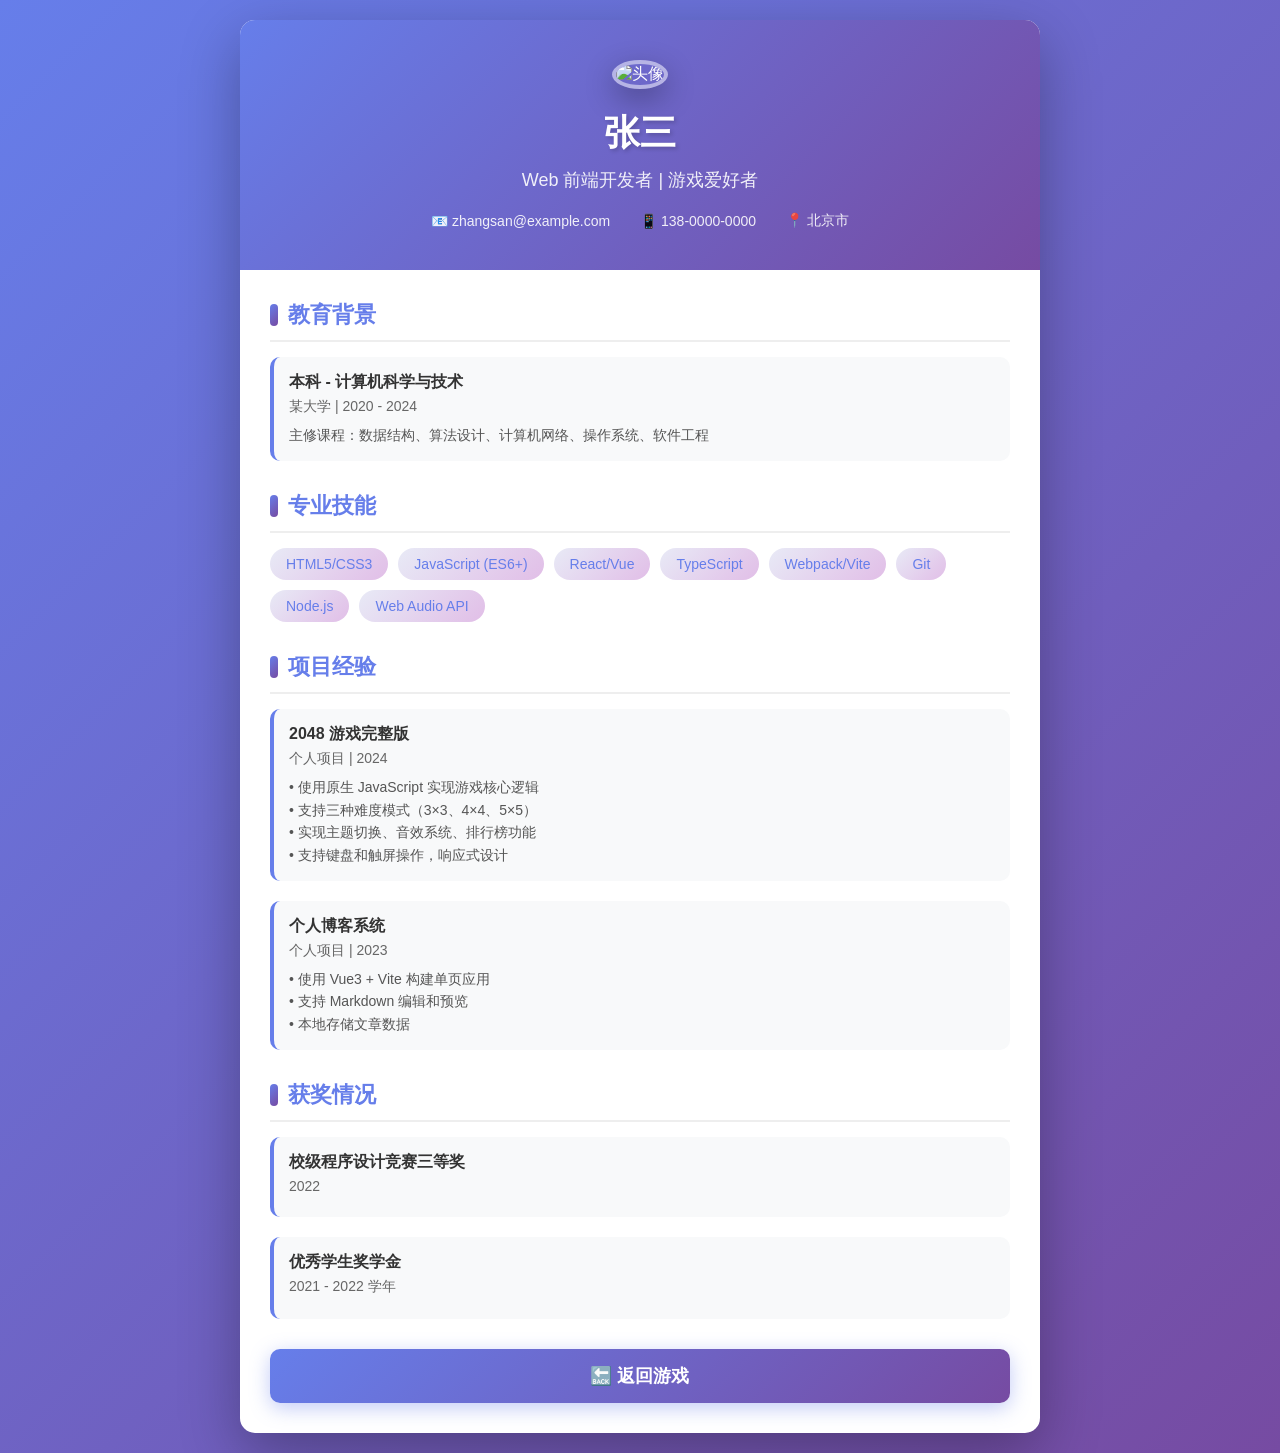
==== resume.html @ 2757b896 "创建个人简历页面" ====
<!DOCTYPE html>
<html lang="zh-CN">
<head>
    <meta charset="UTF-8">
    <meta name="viewport" content="width=device-width, initial-scale=1.0, maximum-scale=1.0, user-scalable=no">
    <title>个人简历 - 2048 游戏开发者</title>
    <style>
        * {
            margin: 0;
            padding: 0;
            box-sizing: border-box;
        }

        body {
            font-family: 'Segoe UI', Tahoma, Geneva, Verdana, sans-serif;
            min-height: 100vh;
            background: linear-gradient(135deg, #667eea 0%, #764ba2 100%);
            padding: 20px;
            animation: fadeIn 0.5s ease;
        }

        @keyframes fadeIn {
            from { opacity: 0; transform: translateY(20px); }
            to { opacity: 1; transform: translateY(0); }
        }

        .resume-container {
            max-width: 800px;
            margin: 0 auto;
            background: #fff;
            border-radius: 15px;
            box-shadow: 0 20px 60px rgba(0, 0, 0, 0.3);
            overflow: hidden;
        }

        .resume-header {
            background: linear-gradient(135deg, #667eea 0%, #764ba2 100%);
            padding: 40px 30px;
            text-align: center;
            color: white;
        }

        .avatar {
            width: 150px;
            height: 150px;
            border-radius: 50%;
            border: 4px solid rgba(255, 255, 255, 0.5);
            margin-bottom: 20px;
            box-shadow: 0 10px 30px rgba(0, 0, 0, 0.3);
        }

        .name {
            font-size: 36px;
            font-weight: bold;
            margin-bottom: 10px;
            text-shadow: 2px 2px 4px rgba(0, 0, 0, 0.2);
        }

        .title {
            font-size: 18px;
            opacity: 0.9;
            margin-bottom: 20px;
        }

        .contact-info {
            display: flex;
            justify-content: center;
            gap: 30px;
            flex-wrap: wrap;
        }

        .contact-item {
            display: flex;
            align-items: center;
            gap: 8px;
            font-size: 14px;
            opacity: 0.9;
        }

        .resume-content {
            padding: 30px;
        }

        .section {
            margin-bottom: 30px;
        }

        .section-title {
            font-size: 22px;
            font-weight: bold;
            color: #667eea;
            margin-bottom: 15px;
            padding-bottom: 10px;
            border-bottom: 2px solid #eee;
            display: flex;
            align-items: center;
            gap: 10px;
        }

        .section-title::before {
            content: '';
            width: 8px;
            height: 22px;
            background: linear-gradient(135deg, #667eea, #764ba2);
            border-radius: 4px;
        }

        .education-item, .project-item {
            margin-bottom: 20px;
            padding: 15px;
            background: #f8f9fa;
            border-radius: 10px;
            border-left: 4px solid #667eea;
        }

        .education-item:last-child, .project-item:last-child {
            margin-bottom: 0;
        }

        .item-title {
            font-size: 16px;
            font-weight: bold;
            color: #333;
            margin-bottom: 5px;
        }

        .item-subtitle {
            font-size: 14px;
            color: #666;
            margin-bottom: 8px;
        }

        .item-description {
            font-size: 14px;
            color: #555;
            line-height: 1.6;
        }

        .skills-container {
            display: flex;
            flex-wrap: wrap;
            gap: 10px;
        }

        .skill-tag {
            padding: 8px 16px;
            background: linear-gradient(135deg, #e8eaf6, #e1bee7);
            border-radius: 20px;
            font-size: 14px;
            color: #667eea;
            font-weight: 500;
        }

        .back-btn {
            display: block;
            width: 100%;
            padding: 15px;
            background: linear-gradient(135deg, #667eea 0%, #764ba2 100%);
            color: white;
            border: none;
            border-radius: 10px;
            font-size: 18px;
            font-weight: bold;
            cursor: pointer;
            transition: all 0.3s ease;
            margin-top: 30px;
            box-shadow: 0 5px 20px rgba(102, 126, 234, 0.4);
        }

        .back-btn:hover {
            transform: translateY(-3px);
            box-shadow: 0 8px 25px rgba(102, 126, 234, 0.5);
        }

        .back-btn:active {
            transform: translateY(0);
        }

        @media (max-width: 600px) {
            .resume-header {
                padding: 30px 20px;
            }

            .avatar {
                width: 120px;
                height: 120px;
            }

            .name {
                font-size: 28px;
            }

            .contact-info {
                gap: 15px;
            }

            .resume-content {
                padding: 20px;
            }

            .section-title {
                font-size: 18px;
            }
        }
    </style>
</head>
<body>
    <div class="resume-container">
        <div class="resume-header">
            <img src="https://api.dicebear.com/7.x/avataaars/svg?seed=Felix" alt="头像" class="avatar">
            <h1 class="name">张三</h1>
            <p class="title">Web 前端开发者 | 游戏爱好者</p>
            <div class="contact-info">
                <div class="contact-item">📧 zhangsan@example.com</div>
                <div class="contact-item">📱 138-0000-0000</div>
                <div class="contact-item">📍 北京市</div>
            </div>
        </div>

        <div class="resume-content">
            <div class="section">
                <h2 class="section-title">教育背景</h2>
                <div class="education-item">
                    <div class="item-title">本科 - 计算机科学与技术</div>
                    <div class="item-subtitle">某大学 | 2020 - 2024</div>
                    <div class="item-description">主修课程：数据结构、算法设计、计算机网络、操作系统、软件工程</div>
                </div>
            </div>

            <div class="section">
                <h2 class="section-title">专业技能</h2>
                <div class="skills-container">
                    <span class="skill-tag">HTML5/CSS3</span>
                    <span class="skill-tag">JavaScript (ES6+)</span>
                    <span class="skill-tag">React/Vue</span>
                    <span class="skill-tag">TypeScript</span>
                    <span class="skill-tag">Webpack/Vite</span>
                    <span class="skill-tag">Git</span>
                    <span class="skill-tag">Node.js</span>
                    <span class="skill-tag">Web Audio API</span>
                </div>
            </div>

            <div class="section">
                <h2 class="section-title">项目经验</h2>
                <div class="project-item">
                    <div class="item-title">2048 游戏完整版</div>
                    <div class="item-subtitle">个人项目 | 2024</div>
                    <div class="item-description">
                        • 使用原生 JavaScript 实现游戏核心逻辑<br>
                        • 支持三种难度模式（3×3、4×4、5×5）<br>
                        • 实现主题切换、音效系统、排行榜功能<br>
                        • 支持键盘和触屏操作，响应式设计
                    </div>
                </div>
                <div class="project-item">
                    <div class="item-title">个人博客系统</div>
                    <div class="item-subtitle">个人项目 | 2023</div>
                    <div class="item-description">
                        • 使用 Vue3 + Vite 构建单页应用<br>
                        • 支持 Markdown 编辑和预览<br>
                        • 本地存储文章数据
                    </div>
                </div>
            </div>

            <div class="section">
                <h2 class="section-title">获奖情况</h2>
                <div class="education-item">
                    <div class="item-title">校级程序设计竞赛三等奖</div>
                    <div class="item-subtitle">2022</div>
                </div>
                <div class="education-item">
                    <div class="item-title">优秀学生奖学金</div>
                    <div class="item-subtitle">2021 - 2022 学年</div>
                </div>
            </div>

            <button class="back-btn" onclick="goBack()">🔙 返回游戏</button>
        </div>
    </div>

    <script>
        function goBack() {
            window.history.back();
        }
    </script>
</body>
</html>
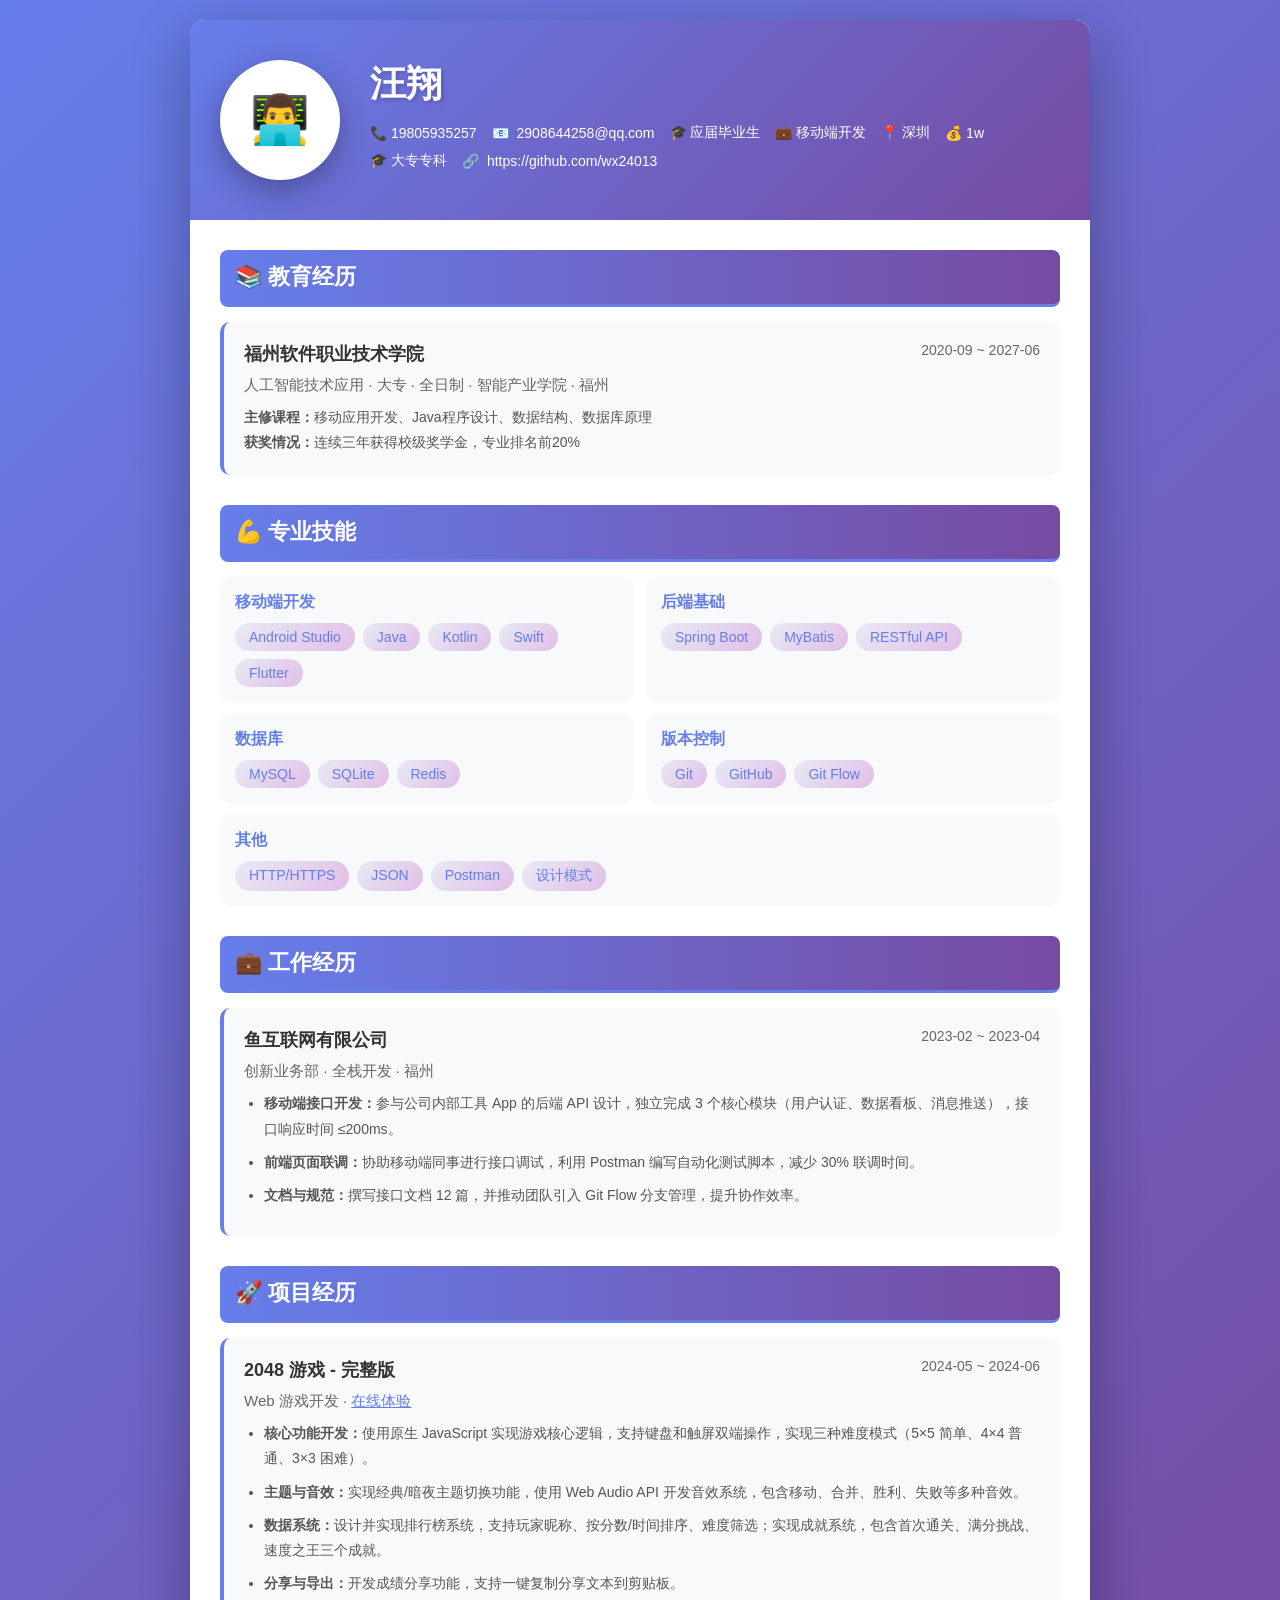
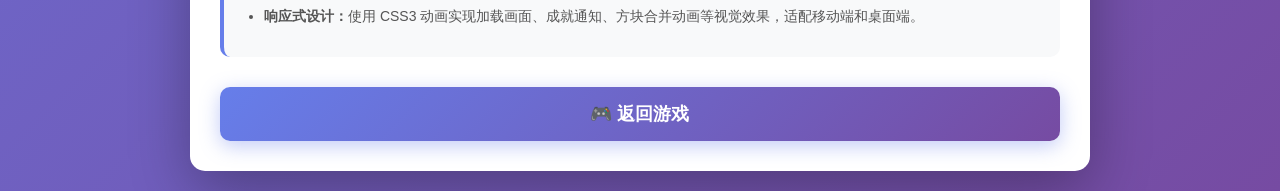
==== commit 8b14d775: "更新简历页面：使用用户提供的简历内容" ====
--- a/resume.html
+++ b/resume.html
@@ -3,7 +3,7 @@
 <head>
     <meta charset="UTF-8">
     <meta name="viewport" content="width=device-width, initial-scale=1.0, maximum-scale=1.0, user-scalable=no">
-    <title>个人简历 - 2048 游戏开发者</title>
+    <title>个人简历 - 汪翔</title>
     <style>
         * {
             margin: 0;
@@ -25,7 +25,7 @@
         }
 
         .resume-container {
-            max-width: 800px;
+            max-width: 900px;
             margin: 0 auto;
             background: #fff;
             border-radius: 15px;
@@ -36,37 +36,41 @@
         .resume-header {
             background: linear-gradient(135deg, #667eea 0%, #764ba2 100%);
             padding: 40px 30px;
-            text-align: center;
-            color: white;
+            display: flex;
+            align-items: center;
+            gap: 30px;
         }
 
         .avatar {
-            width: 150px;
-            height: 150px;
+            width: 120px;
+            height: 120px;
             border-radius: 50%;
             border: 4px solid rgba(255, 255, 255, 0.5);
-            margin-bottom: 20px;
             box-shadow: 0 10px 30px rgba(0, 0, 0, 0.3);
+            background: #fff;
+            display: flex;
+            align-items: center;
+            justify-content: center;
+            font-size: 48px;
+        }
+
+        .header-info {
+            flex: 1;
+            color: white;
         }
 
         .name {
             font-size: 36px;
             font-weight: bold;
+            margin-bottom: 15px;
+            text-shadow: 2px 2px 4px rgba(0, 0, 0, 0.2);
+        }
+
+        .contact-info {
+            display: flex;
+            flex-wrap: wrap;
+            gap: 15px;
             margin-bottom: 10px;
-            text-shadow: 2px 2px 4px rgba(0, 0, 0, 0.2);
-        }
-
-        .title {
-            font-size: 18px;
-            opacity: 0.9;
-            margin-bottom: 20px;
-        }
-
-        .contact-info {
-            display: flex;
-            justify-content: center;
-            gap: 30px;
-            flex-wrap: wrap;
         }
 
         .contact-item {
@@ -74,7 +78,15 @@
             align-items: center;
             gap: 8px;
             font-size: 14px;
-            opacity: 0.9;
+        }
+
+        .contact-item a {
+            color: white;
+            text-decoration: none;
+        }
+
+        .contact-item a:hover {
+            text-decoration: underline;
         }
 
         .resume-content {
@@ -91,59 +103,93 @@
             color: #667eea;
             margin-bottom: 15px;
             padding-bottom: 10px;
-            border-bottom: 2px solid #eee;
+            border-bottom: 3px solid #667eea;
             display: flex;
             align-items: center;
             gap: 10px;
-        }
-
-        .section-title::before {
-            content: '';
-            width: 8px;
-            height: 22px;
-            background: linear-gradient(135deg, #667eea, #764ba2);
-            border-radius: 4px;
-        }
-
-        .education-item, .project-item {
+            background: linear-gradient(90deg, #667eea 0%, #764ba2 100%);
+            color: white;
+            padding: 12px 15px;
+            border-radius: 8px;
+        }
+
+        .education-item, .work-item, .project-item {
             margin-bottom: 20px;
+            padding: 20px;
+            background: #f8f9fa;
+            border-radius: 10px;
+            border-left: 4px solid #667eea;
+        }
+
+        .item-header {
+            display: flex;
+            justify-content: space-between;
+            align-items: flex-start;
+            margin-bottom: 10px;
+            flex-wrap: wrap;
+            gap: 10px;
+        }
+
+        .item-title {
+            font-size: 18px;
+            font-weight: bold;
+            color: #333;
+        }
+
+        .item-date {
+            font-size: 14px;
+            color: #666;
+        }
+
+        .item-subtitle {
+            font-size: 15px;
+            color: #666;
+            margin-bottom: 10px;
+        }
+
+        .item-description {
+            font-size: 14px;
+            color: #555;
+            line-height: 1.8;
+        }
+
+        .item-description ul {
+            margin-top: 10px;
+            margin-left: 20px;
+        }
+
+        .item-description li {
+            margin-bottom: 8px;
+        }
+
+        .skills-container {
+            display: flex;
+            flex-wrap: wrap;
+            gap: 12px;
+        }
+
+        .skill-category {
+            flex: 1 1 300px;
             padding: 15px;
             background: #f8f9fa;
             border-radius: 10px;
-            border-left: 4px solid #667eea;
-        }
-
-        .education-item:last-child, .project-item:last-child {
-            margin-bottom: 0;
-        }
-
-        .item-title {
+        }
+
+        .skill-category-title {
             font-size: 16px;
             font-weight: bold;
-            color: #333;
-            margin-bottom: 5px;
-        }
-
-        .item-subtitle {
-            font-size: 14px;
-            color: #666;
-            margin-bottom: 8px;
-        }
-
-        .item-description {
-            font-size: 14px;
-            color: #555;
-            line-height: 1.6;
-        }
-
-        .skills-container {
+            color: #667eea;
+            margin-bottom: 10px;
+        }
+
+        .skill-tags {
             display: flex;
             flex-wrap: wrap;
-            gap: 10px;
+            gap: 8px;
         }
 
         .skill-tag {
-            padding: 8px 16px;
+            padding: 6px 14px;
             background: linear-gradient(135deg, #e8eaf6, #e1bee7);
             border-radius: 20px;
             font-size: 14px;
@@ -168,7 +214,7 @@
         }
 
         .back-btn:hover {
-            transform: translateY(-3px);
+            transform: translateY(-2px);
             box-shadow: 0 8px 25px rgba(102, 126, 234, 0.5);
         }
 
@@ -178,12 +224,8 @@
 
         @media (max-width: 600px) {
             .resume-header {
-                padding: 30px 20px;
-            }
-
-            .avatar {
-                width: 120px;
-                height: 120px;
+                flex-direction: column;
+                text-align: center;
             }
 
             .name {
@@ -191,15 +233,15 @@
             }
 
             .contact-info {
-                gap: 15px;
+                justify-content: center;
             }
 
             .resume-content {
                 padding: 20px;
             }
 
-            .section-title {
-                font-size: 18px;
+            .item-header {
+                flex-direction: column;
             }
         }
     </style>
@@ -207,76 +249,128 @@
 <body>
     <div class="resume-container">
         <div class="resume-header">
-            <img src="https://api.dicebear.com/7.x/avataaars/svg?seed=Felix" alt="头像" class="avatar">
-            <h1 class="name">张三</h1>
-            <p class="title">Web 前端开发者 | 游戏爱好者</p>
-            <div class="contact-info">
-                <div class="contact-item">📧 zhangsan@example.com</div>
-                <div class="contact-item">📱 138-0000-0000</div>
-                <div class="contact-item">📍 北京市</div>
+            <div class="avatar">👨‍💻</div>
+            <div class="header-info">
+                <h1 class="name">汪翔</h1>
+                <div class="contact-info">
+                    <div class="contact-item">📞 19805935257</div>
+                    <div class="contact-item">📧 <a href="mailto:2908644258@qq.com">2908644258@qq.com</a></div>
+                    <div class="contact-item">🎓 应届毕业生</div>
+                    <div class="contact-item">💼 移动端开发</div>
+                    <div class="contact-item">📍 深圳</div>
+                    <div class="contact-item">💰 1w</div>
+                </div>
+                <div class="contact-info">
+                    <div class="contact-item">🎓 大专专科</div>
+                    <div class="contact-item">🔗 <a href="https://github.com/wx24013" target="_blank">https://github.com/wx24013</a></div>
+                </div>
             </div>
         </div>
 
         <div class="resume-content">
             <div class="section">
-                <h2 class="section-title">教育背景</h2>
+                <h2 class="section-title">📚 教育经历</h2>
                 <div class="education-item">
-                    <div class="item-title">本科 - 计算机科学与技术</div>
-                    <div class="item-subtitle">某大学 | 2020 - 2024</div>
-                    <div class="item-description">主修课程：数据结构、算法设计、计算机网络、操作系统、软件工程</div>
+                    <div class="item-header">
+                        <div class="item-title">福州软件职业技术学院</div>
+                        <div class="item-date">2020-09 ~ 2027-06</div>
+                    </div>
+                    <div class="item-subtitle">人工智能技术应用 · 大专 · 全日制 · 智能产业学院 · 福州</div>
+                    <div class="item-description">
+                        <strong>主修课程：</strong>移动应用开发、Java程序设计、数据结构、数据库原理<br>
+                        <strong>获奖情况：</strong>连续三年获得校级奖学金，专业排名前20%
+                    </div>
                 </div>
             </div>
 
             <div class="section">
-                <h2 class="section-title">专业技能</h2>
+                <h2 class="section-title">💪 专业技能</h2>
                 <div class="skills-container">
-                    <span class="skill-tag">HTML5/CSS3</span>
-                    <span class="skill-tag">JavaScript (ES6+)</span>
-                    <span class="skill-tag">React/Vue</span>
-                    <span class="skill-tag">TypeScript</span>
-                    <span class="skill-tag">Webpack/Vite</span>
-                    <span class="skill-tag">Git</span>
-                    <span class="skill-tag">Node.js</span>
-                    <span class="skill-tag">Web Audio API</span>
+                    <div class="skill-category">
+                        <div class="skill-category-title">移动端开发</div>
+                        <div class="skill-tags">
+                            <span class="skill-tag">Android Studio</span>
+                            <span class="skill-tag">Java</span>
+                            <span class="skill-tag">Kotlin</span>
+                            <span class="skill-tag">Swift</span>
+                            <span class="skill-tag">Flutter</span>
+                        </div>
+                    </div>
+                    <div class="skill-category">
+                        <div class="skill-category-title">后端基础</div>
+                        <div class="skill-tags">
+                            <span class="skill-tag">Spring Boot</span>
+                            <span class="skill-tag">MyBatis</span>
+                            <span class="skill-tag">RESTful API</span>
+                        </div>
+                    </div>
+                    <div class="skill-category">
+                        <div class="skill-category-title">数据库</div>
+                        <div class="skill-tags">
+                            <span class="skill-tag">MySQL</span>
+                            <span class="skill-tag">SQLite</span>
+                            <span class="skill-tag">Redis</span>
+                        </div>
+                    </div>
+                    <div class="skill-category">
+                        <div class="skill-category-title">版本控制</div>
+                        <div class="skill-tags">
+                            <span class="skill-tag">Git</span>
+                            <span class="skill-tag">GitHub</span>
+                            <span class="skill-tag">Git Flow</span>
+                        </div>
+                    </div>
+                    <div class="skill-category">
+                        <div class="skill-category-title">其他</div>
+                        <div class="skill-tags">
+                            <span class="skill-tag">HTTP/HTTPS</span>
+                            <span class="skill-tag">JSON</span>
+                            <span class="skill-tag">Postman</span>
+                            <span class="skill-tag">设计模式</span>
+                        </div>
+                    </div>
                 </div>
             </div>
 
             <div class="section">
-                <h2 class="section-title">项目经验</h2>
+                <h2 class="section-title">💼 工作经历</h2>
+                <div class="work-item">
+                    <div class="item-header">
+                        <div class="item-title">鱼互联网有限公司</div>
+                        <div class="item-date">2023-02 ~ 2023-04</div>
+                    </div>
+                    <div class="item-subtitle">创新业务部 · 全栈开发 · 福州</div>
+                    <div class="item-description">
+                        <ul>
+                            <li><strong>移动端接口开发：</strong>参与公司内部工具 App 的后端 API 设计，独立完成 3 个核心模块（用户认证、数据看板、消息推送），接口响应时间 ≤200ms。</li>
+                            <li><strong>前端页面联调：</strong>协助移动端同事进行接口调试，利用 Postman 编写自动化测试脚本，减少 30% 联调时间。</li>
+                            <li><strong>文档与规范：</strong>撰写接口文档 12 篇，并推动团队引入 Git Flow 分支管理，提升协作效率。</li>
+                        </ul>
+                    </div>
+                </div>
+            </div>
+
+            <div class="section">
+                <h2 class="section-title">🚀 项目经历</h2>
                 <div class="project-item">
-                    <div class="item-title">2048 游戏完整版</div>
-                    <div class="item-subtitle">个人项目 | 2024</div>
+                    <div class="item-header">
+                        <div class="item-title">2048 游戏 - 完整版</div>
+                        <div class="item-date">2024-05 ~ 2024-06</div>
+                    </div>
+                    <div class="item-subtitle">Web 游戏开发 · <a href="https://wx24013.github.io/2048-game/" target="_blank" style="color: #667eea;">在线体验</a></div>
                     <div class="item-description">
-                        • 使用原生 JavaScript 实现游戏核心逻辑<br>
-                        • 支持三种难度模式（3×3、4×4、5×5）<br>
-                        • 实现主题切换、音效系统、排行榜功能<br>
-                        • 支持键盘和触屏操作，响应式设计
-                    </div>
-                </div>
-                <div class="project-item">
-                    <div class="item-title">个人博客系统</div>
-                    <div class="item-subtitle">个人项目 | 2023</div>
-                    <div class="item-description">
-                        • 使用 Vue3 + Vite 构建单页应用<br>
-                        • 支持 Markdown 编辑和预览<br>
-                        • 本地存储文章数据
-                    </div>
-                </div>
-            </div>
-
-            <div class="section">
-                <h2 class="section-title">获奖情况</h2>
-                <div class="education-item">
-                    <div class="item-title">校级程序设计竞赛三等奖</div>
-                    <div class="item-subtitle">2022</div>
-                </div>
-                <div class="education-item">
-                    <div class="item-title">优秀学生奖学金</div>
-                    <div class="item-subtitle">2021 - 2022 学年</div>
-                </div>
-            </div>
-
-            <button class="back-btn" onclick="goBack()">🔙 返回游戏</button>
+                        <ul>
+                            <li><strong>核心功能开发：</strong>使用原生 JavaScript 实现游戏核心逻辑，支持键盘和触屏双端操作，实现三种难度模式（5×5 简单、4×4 普通、3×3 困难）。</li>
+                            <li><strong>主题与音效：</strong>实现经典/暗夜主题切换功能，使用 Web Audio API 开发音效系统，包含移动、合并、胜利、失败等多种音效。</li>
+                            <li><strong>数据系统：</strong>设计并实现排行榜系统，支持玩家昵称、按分数/时间排序、难度筛选；实现成就系统，包含首次通关、满分挑战、速度之王三个成就。</li>
+                            <li><strong>分享与导出：</strong>开发成绩分享功能，支持一键复制分享文本到剪贴板。</li>
+                            <li><strong>响应式设计：</strong>使用 CSS3 动画实现加载画面、成就通知、方块合并动画等视觉效果，适配移动端和桌面端。</li>
+                        </ul>
+                    </div>
+                </div>
+            </div>
+
+            <button class="back-btn" onclick="goBack()">🎮 返回游戏</button>
         </div>
     </div>
 
